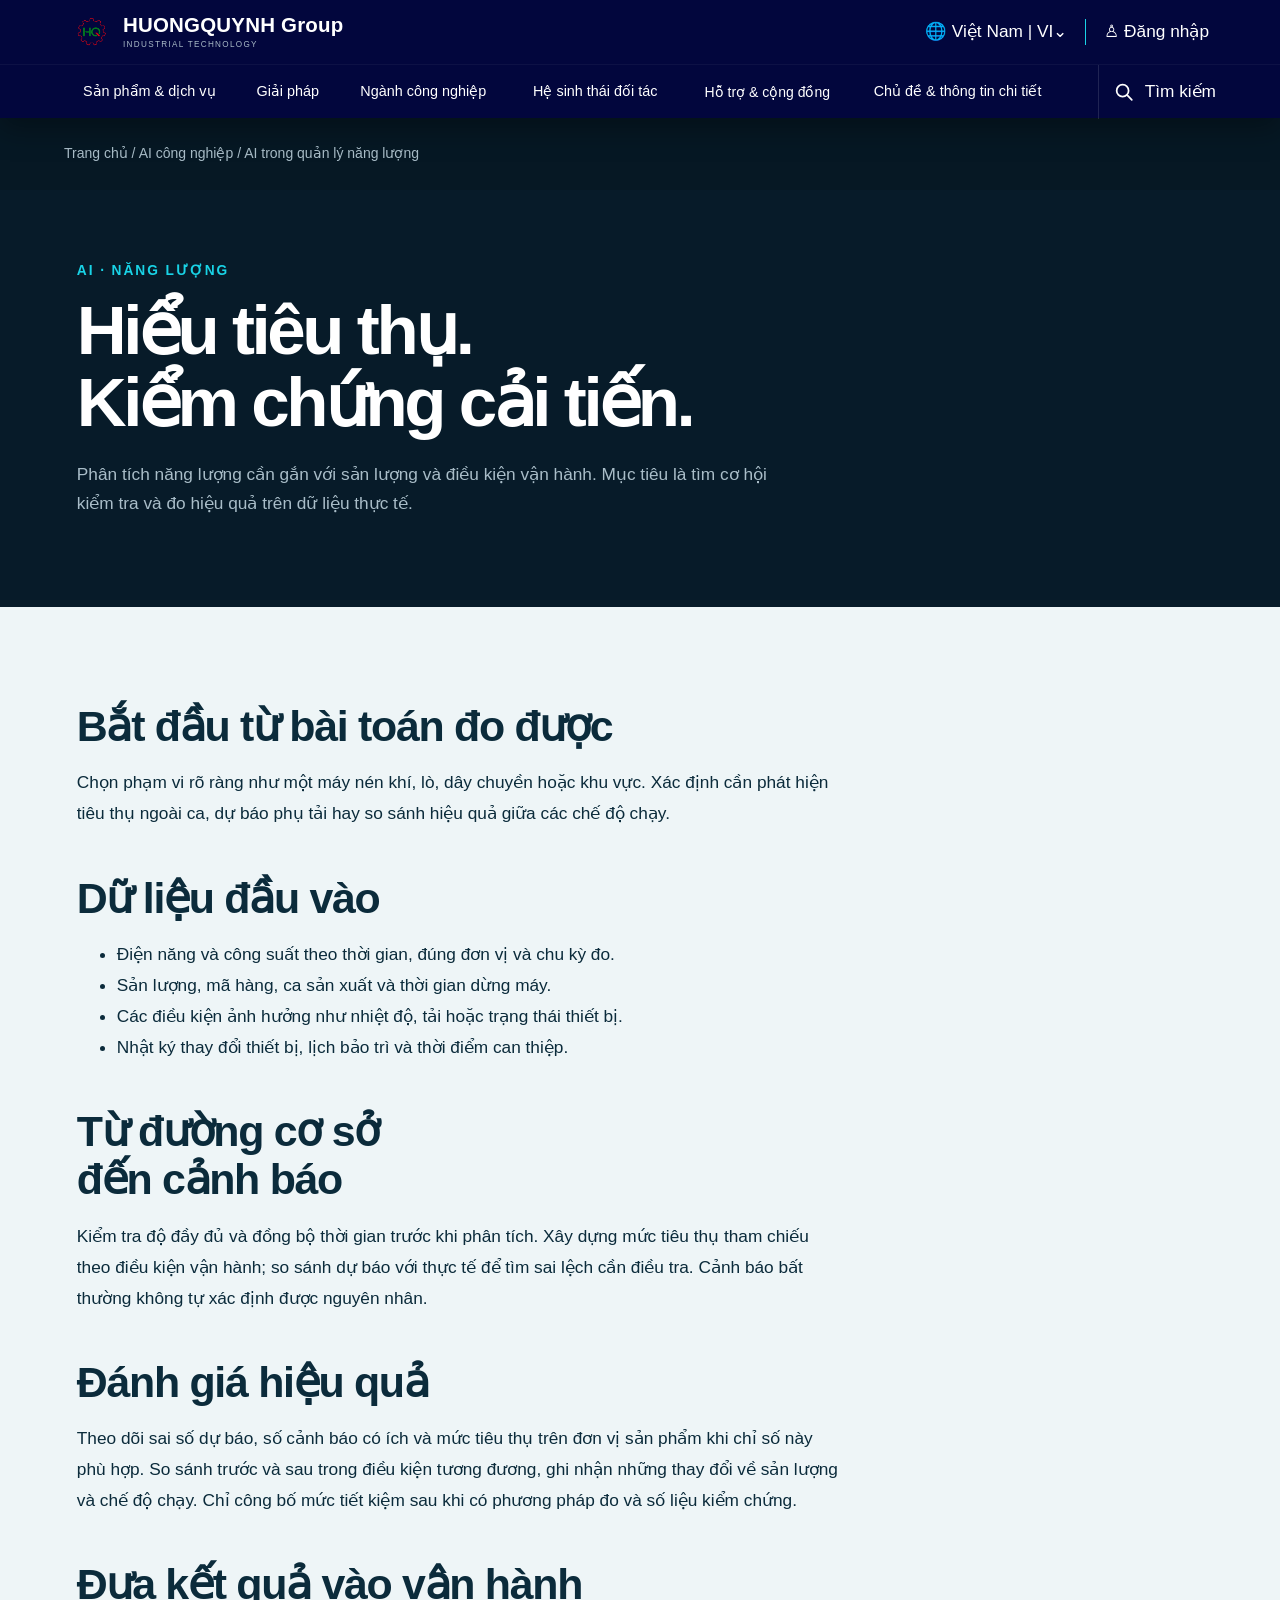
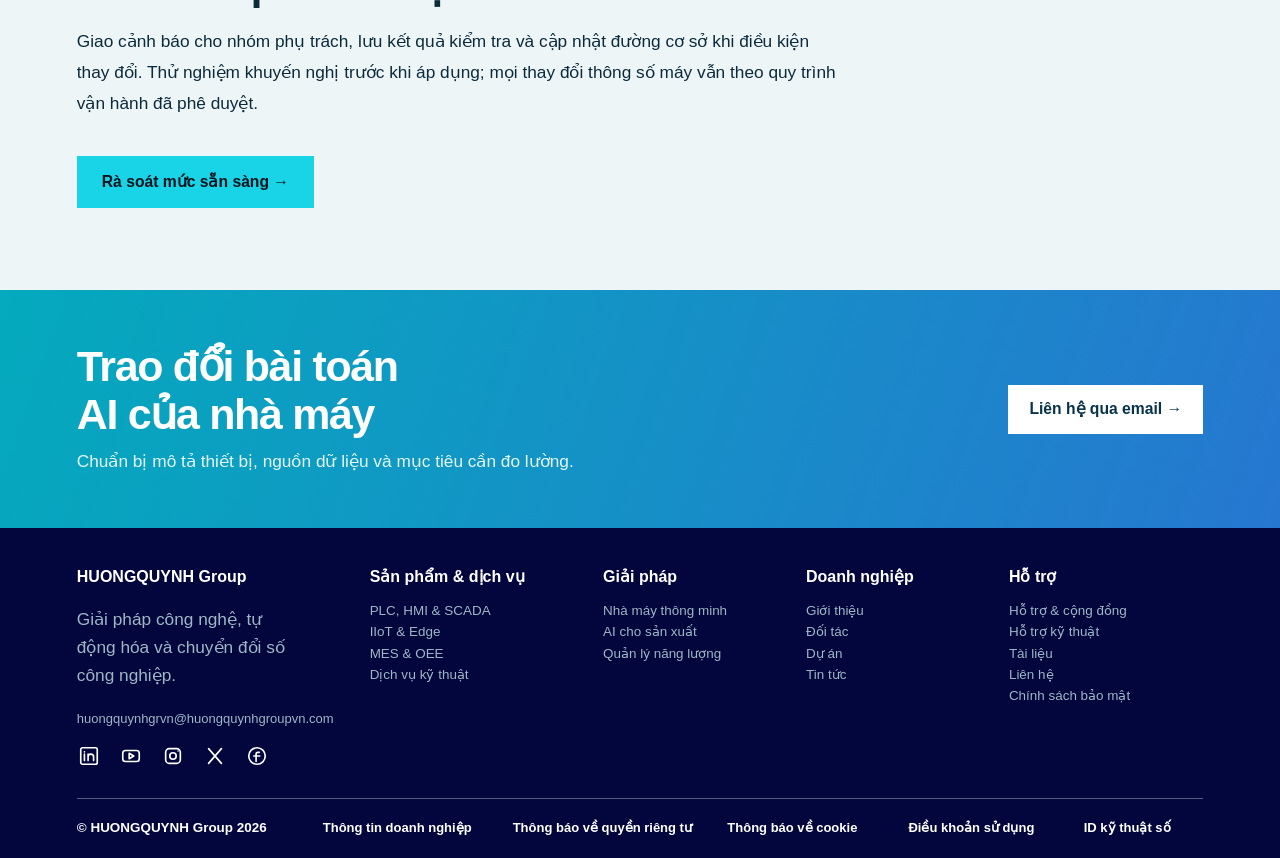
==== ai-nang-luong.html @ ff9939bc "Preserve homepage design and expand industrial AI content structure" ====
<!doctype html>
<html lang="vi"><head><meta charset="utf-8"><meta name="viewport" content="width=device-width,initial-scale=1">
<title>AI trong quản lý năng lượng | HUONGQUYNH Group</title><meta name="description" content="Cách chuẩn bị dữ liệu, lập đường cơ sở và kiểm chứng ứng dụng AI trong phân tích tiêu thụ năng lượng."><link rel="canonical" href="https://huongquynhgroupvn.com/ai-nang-luong.html">
<meta property="og:title" content="AI trong quản lý năng lượng"><meta property="og:description" content="Cách chuẩn bị dữ liệu, lập đường cơ sở và kiểm chứng ứng dụng AI trong phân tích tiêu thụ năng lượng."><meta property="og:url" content="https://huongquynhgroupvn.com/ai-nang-luong.html"><meta property="og:type" content="website"><meta name="theme-color" content="#02063d"><link rel="icon" href="favicon.ico">
<link rel="stylesheet" href="css/site.css"><link rel="stylesheet" href="css/site-utilities.css"><script src="js/site.js" defer></script>
<script type="application/ld+json">{"@context":"https://schema.org","@type":"WebPage","name":"AI trong quản lý năng lượng","description":"Cách chuẩn bị dữ liệu, lập đường cơ sở và kiểm chứng ứng dụng AI trong phân tích tiêu thụ năng lượng.","url":"https://huongquynhgroupvn.com/ai-nang-luong.html","inLanguage":"vi","isPartOf":{"@type":"WebSite","name":"HUONGQUYNH Group","url":"https://huongquynhgroupvn.com/"}}</script><script type="application/ld+json">{"@context":"https://schema.org","@type":"BreadcrumbList","itemListElement":[{"@type":"ListItem","position":1,"name":"Trang chủ","item":"https://huongquynhgroupvn.com/"},{"@type":"ListItem","position":2,"name":"AI công nghiệp","item":"https://huongquynhgroupvn.com/ai-san-xuat.html"},{"@type":"ListItem","position":3,"name":"AI trong quản lý năng lượng","item":"https://huongquynhgroupvn.com/ai-nang-luong.html"}]}</script></head>
<body><a class="skip-content" href="#main">Chuyển đến nội dung chính</a><div class="site"><header><div class="top"><a class="brand" href="index.html"><img src="[data-uri]" alt="Logo HUONGQUYNH Group"><span><strong>HUONGQUYNH Group</strong><small>INDUSTRIAL TECHNOLOGY</small></span></a><div class="tools"><button id="lang">🌐 <span>Việt Nam | VI</span>⌄</button><span class="divider"></span><button id="login">♙ <span>Đăng nhập</span></button></div></div><div class="navrow"><nav aria-label="Điều hướng chính"><a href="index.html#giai-phap">Sản phẩm & dịch vụ</a><a href="index.html#giai-phap">Giải pháp</a><a href="index.html#nganh-cong-nghiep">Ngành công nghiệp</a><a href="index.html#he-sinh-thai">Hệ sinh thái đối tác</a><a class="support-link" href="mailto:huongquynhgrvn@huongquynhgroupvn.com">Hỗ trợ & cộng đồng</a><a href="index.html#tin-tuc">Chủ đề & thông tin chi tiết</a></nav><button aria-controls="site-search" id="search" class="search-control" type="button" aria-label="Tìm kiếm" aria-expanded="false">
<svg class="search-svg" viewBox="0 0 24 24" aria-hidden="true"><circle cx="10.5" cy="10.5" r="6.5"></circle><path d="m15.5 15.5 5 5"></path></svg><span>Tìm kiếm</span></button></div><form class="panel" id="site-search" role="search" action="tim-kiem.html"><input type="hidden" name="scope" value="site"><input name="q" aria-label="Từ khóa tìm kiếm" type="search" placeholder="Nhập sản phẩm, giải pháp hoặc chủ đề"><button>Tìm kiếm</button></form></header><main id="main" class="ai-content">
<div class="ai-breadcrumb"><a href="index.html">Trang chủ</a> / <a href="ai-san-xuat.html">AI công nghiệp</a> / AI trong quản lý năng lượng</div>
<section class="section"><div class="eyebrow">AI · NĂNG LƯỢNG</div><h1>Hiểu tiêu thụ.<br>Kiểm chứng cải tiến.</h1><p class="intro">Phân tích năng lượng cần gắn với sản lượng và điều kiện vận hành. Mục tiêu là tìm cơ hội kiểm tra và đo hiệu quả trên dữ liệu thực tế.</p></section><section class="full-light ai-prose"><h2>Bắt đầu từ bài toán đo được</h2><p>Chọn phạm vi rõ ràng như một máy nén khí, lò, dây chuyền hoặc khu vực. Xác định cần phát hiện tiêu thụ ngoài ca, dự báo phụ tải hay so sánh hiệu quả giữa các chế độ chạy.</p><h2>Dữ liệu đầu vào</h2><ul><li>Điện năng và công suất theo thời gian, đúng đơn vị và chu kỳ đo.</li><li>Sản lượng, mã hàng, ca sản xuất và thời gian dừng máy.</li><li>Các điều kiện ảnh hưởng như nhiệt độ, tải hoặc trạng thái thiết bị.</li><li>Nhật ký thay đổi thiết bị, lịch bảo trì và thời điểm can thiệp.</li></ul><h2>Từ đường cơ sở đến cảnh báo</h2><p>Kiểm tra độ đầy đủ và đồng bộ thời gian trước khi phân tích. Xây dựng mức tiêu thụ tham chiếu theo điều kiện vận hành; so sánh dự báo với thực tế để tìm sai lệch cần điều tra. Cảnh báo bất thường không tự xác định được nguyên nhân.</p><h2>Đánh giá hiệu quả</h2><p>Theo dõi sai số dự báo, số cảnh báo có ích và mức tiêu thụ trên đơn vị sản phẩm khi chỉ số này phù hợp. So sánh trước và sau trong điều kiện tương đương, ghi nhận những thay đổi về sản lượng và chế độ chạy. Chỉ công bố mức tiết kiệm sau khi có phương pháp đo và số liệu kiểm chứng.</p><h2>Đưa kết quả vào vận hành</h2><p>Giao cảnh báo cho nhóm phụ trách, lưu kết quả kiểm tra và cập nhật đường cơ sở khi điều kiện thay đổi. Thử nghiệm khuyến nghị trước khi áp dụng; mọi thay đổi thông số máy vẫn theo quy trình vận hành đã phê duyệt.</p><a class="cta" href="ai-san-xuat.html#danh-gia">Rà soát mức sẵn sàng →</a></section><section class="contact" id="lien-he"><div><h2>Trao đổi bài toán AI của nhà máy</h2><p>Chuẩn bị mô tả thiết bị, nguồn dữ liệu và mục tiêu cần đo lường.</p></div><a href="mailto:huongquynhgrvn@huongquynhgroupvn.com?subject=Tu%20van%20AI%20cong%20nghiep">Liên hệ qua email →</a></section></main><footer class="footer"><div class="footergrid"><div class="footer-company"><a class="footerbrand" href="index.html"><span class="footerbrand-copy"><strong>HUONGQUYNH Group</strong></span></a><p>Giải pháp công nghệ, tự động hóa và chuyển đổi số công nghiệp.</p><a class="company-email" href="mailto:huongquynhgrvn@huongquynhgroupvn.com">huongquynhgrvn@huongquynhgroupvn.com</a>
<div class="social-links" aria-label="Mạng xã hội">
<a href="#" aria-label="LinkedIn" title="LinkedIn"><svg viewBox="0 0 24 24" aria-hidden="true"><rect x="3" y="3" width="18" height="18" rx="2"></rect><path d="M7 10v7M7 7.5v.01M11 17v-4a3 3 0 0 1 6 0v4M11 10v7"></path></svg></a>
<a href="#" aria-label="YouTube" title="YouTube"><svg viewBox="0 0 24 24" aria-hidden="true"><rect x="3" y="6" width="18" height="12" rx="3"></rect><path d="m10 9 5 3-5 3z"></path></svg></a>
<a href="#" aria-label="Instagram" title="Instagram"><svg viewBox="0 0 24 24" aria-hidden="true"><rect x="4" y="4" width="16" height="16" rx="4"></rect><circle cx="12" cy="12" r="3.5"></circle><path d="M17.5 6.5h.01"></path></svg></a>
<a href="#" aria-label="X" title="X"><svg viewBox="0 0 24 24" aria-hidden="true"><path d="M5 4 19 20M19 4 5 20"></path></svg></a>
<a href="#" aria-label="Facebook" title="Facebook"><svg viewBox="0 0 24 24" aria-hidden="true"><circle cx="12" cy="12" r="9"></circle><path d="M14.5 8H13a2 2 0 0 0-2 2v8M8.5 12H15"></path></svg></a>
</div></div><div><h3>Sản phẩm & dịch vụ</h3><a href="plc-hmi-scada.html">PLC, HMI & SCADA</a><a href="iiot-edge.html">IIoT & Edge</a><a href="mes-oee.html">MES & OEE</a><a href="dich-vu-ky-thuat.html">Dịch vụ kỹ thuật</a></div><div><h3>Giải pháp</h3><a href="nha-may-thong-minh.html">Nhà máy thông minh</a><a href="ai-san-xuat.html">AI cho sản xuất</a><a href="quan-ly-nang-luong.html">Quản lý năng lượng</a></div><div><h3>Doanh nghiệp</h3><a href="gioi-thieu.html">Giới thiệu</a><a href="index.html#he-sinh-thai">Đối tác</a><a href="du-an-tieu-bieu.html">Dự án</a><a href="index.html#tin-tuc">Tin tức</a></div><div><h3>Hỗ trợ</h3><a href="mailto:huongquynhgrvn@huongquynhgroupvn.com">Hỗ trợ & cộng đồng</a><a href="ho-tro.html">Hỗ trợ kỹ thuật</a><a href="ai-san-xuat.html#chuyen-de">Tài liệu</a><a href="mailto:huongquynhgrvn@huongquynhgroupvn.com">Liên hệ</a><a href="chinh-sach-bao-mat.html">Chính sách bảo mật</a></div></div><div class="footer-legal"><span class="copyright">© HUONGQUYNH Group 2026</span><nav class="legal-links" aria-label="Thông tin pháp lý"><a href="thong-tin-doanh-nghiep.html">Thông tin doanh nghiệp</a><a href="chinh-sach-bao-mat.html">Thông báo về quyền riêng tư</a><a href="chinh-sach-cookie.html">Thông báo về cookie</a><a href="dieu-khoan-su-dung.html">Điều khoản sử dụng</a><a href="id-ky-thuat-so.html">ID kỹ thuật số</a></nav></div></footer></div><div class="modal"><form class="box"><h2>Đăng nhập</h2><label>Email doanh nghiệp</label><input type="email" required><label>Mật khẩu</label><input type="password" minlength="6" required><button type="submit">Đăng nhập</button> <button type="button" id="close">Đóng</button><p id="note"></p></form></div></body></html>
---- css/site.css ----
:root{--navy:#02063d;--cyan:#19d3e6;--deep:#061824;--panel:#0d2e43;--text:#fff;--muted:#a9bdc8;--line:rgba(255,255,255,.16)}*{box-sizing:border-box}body{margin:0;background:#151515;font-family:Segoe UI,Arial,sans-serif;color:#fff}a{color:inherit;text-decoration:none}button,input{font:inherit}.site{width:min(1200px,100%);margin:24px auto;background:var(--deep);overflow:hidden;box-shadow:0 22px 70px #0009}.top{min-height:78px;padding:0 58px;background:var(--navy);display:flex;align-items:center;justify-content:space-between}.brand{display:flex;align-items:center;gap:13px}.brand img{width:58px;height:58px;object-fit:contain}.brand strong{display:block;font-size:20px}.brand small{display:block;color:#a9bac7;font-size:9px;letter-spacing:.18em;margin-top:4px}.tools{display:flex;align-items:center;gap:12px}.tools button{border:0;background:transparent;color:#fff;cursor:pointer;padding:10px}.divider{height:32px;width:1px;background:var(--cyan)}.navrow{min-height:72px;padding:0 58px;background:var(--navy);border-top:1px solid #ffffff0b;display:flex;align-items:center;justify-content:space-between}nav{display:flex;gap:26px}nav a{font-size:14px}nav a:hover{color:var(--cyan)}.hero{position:relative;min-height:590px;overflow:hidden}.slide{display:none;position:absolute;inset:0;padding:100px 90px;align-items:center;background:radial-gradient(circle at 78% 36%,rgba(25,211,230,.56),transparent 16%),linear-gradient(125deg,#02063d,#075873 62%,#138da2)}.slide.active{display:flex}.slide:nth-child(2){background:radial-gradient(circle at 79% 36%,rgba(72,152,255,.62),transparent 17%),linear-gradient(125deg,#02063d,#143a5b 62%,#276f91)}.slide:nth-child(3){background:radial-gradient(circle at 78% 38%,rgba(43,231,169,.5),transparent 17%),linear-gradient(125deg,#02063d,#123d4d 62%,#0b756f)}.slide:before{content:"";position:absolute;inset:0;background:linear-gradient(90deg,rgba(0,4,57,.97),rgba(0,4,57,.73) 48%,rgba(0,4,57,.16) 82%)}.home{position:absolute;z-index:8;top:25px;left:80px;font-size:28px}.copy{position:relative;z-index:3;max-width:760px}.copy small{font-weight:800;letter-spacing:.14em}h1{font-size:clamp(44px,6vw,76px);line-height:1.03;letter-spacing:-.05em;margin:15px 0 22px}.copy p{font-size:17px;line-height:1.72;color:#e1ebf0;max-width:690px}.cta{display:inline-flex;margin-top:20px;min-height:52px;align-items:center;padding:0 25px;background:var(--cyan);color:#03141d;font-weight:800}.arrow{position:absolute;z-index:9;top:50%;width:50px;height:50px;border-radius:50%;border:1px solid #ffffff55;background:#ffffff24;color:#fff;font-size:28px}.prev{left:28px}.next{right:28px}.dots{position:absolute;z-index:9;bottom:25px;left:50%;transform:translateX(-50%);display:flex;gap:12px;background:#dfeff3cc;padding:12px 18px;border-radius:30px}.dot{width:10px;height:10px;border:0;border-radius:50%;background:#fff}.dot.active{width:55px;border-radius:8px;background:#708d9b}.access{display:grid;grid-template-columns:repeat(4,1fr);background:#fff;color:#12303f;padding:0 58px}.access a{padding:23px 16px;border-right:1px solid #dce7eb;font-weight:700}.section{padding:72px 70px;background:#071b29}.eyebrow{color:var(--cyan);font-size:12px;font-weight:800;letter-spacing:.15em}h2{font-size:clamp(31px,4vw,48px);margin:13px 0 17px}.intro{color:var(--muted);line-height:1.7;max-width:780px}.cards{display:grid;grid-template-columns:repeat(3,1fr);gap:18px;margin-top:30px}.card{padding:28px;background:var(--panel);border:1px solid #27495c;min-height:230px}.card b,.card a{color:var(--cyan)}.card p{color:var(--muted);line-height:1.6}.panel{display:none;background:#fff;color:#16303e;padding:17px 58px;gap:10px}.panel.open{display:flex}.panel input{flex:1;padding:12px}.modal{display:none;position:fixed;inset:0;background:#000b;z-index:100;align-items:center;justify-content:center}.modal.open{display:flex}.box{width:min(440px,90%);background:#fff;color:#15313e;padding:28px}.box input{width:100%;padding:12px;margin:7px 0 13px}.review{padding:14px 58px;background:#03121c;color:#9bb1bd;font-size:13px}@media(max-width:900px){nav{display:none}.access{grid-template-columns:1fr 1fr;padding:0}.cards{grid-template-columns:1fr}}@media(max-width:650px){.site{margin:0}.top,.navrow{padding:0 22px}.brand img{width:48px;height:48px}.brand strong{font-size:16px}.brand small{display:none}.tools span{display:none}.slide{padding:110px 48px}.home{left:40px}.access{grid-template-columns:1fr}}

.full-light{padding:82px 70px;background:#eef5f7;color:#0b2b3b}.full-dark{padding:82px 70px;background:#04111f;color:#fff}.full-light .intro{color:#607986}.industries{display:grid;grid-template-columns:repeat(4,1fr);gap:16px;margin-top:32px}.industry{min-height:265px;padding:25px;color:#fff;display:flex;flex-direction:column;justify-content:flex-end;background:linear-gradient(150deg,#0b344a,#087d89);position:relative;overflow:hidden}.industry:nth-child(2){background:linear-gradient(150deg,#17334e,#246ea3)}.industry:nth-child(3){background:linear-gradient(150deg,#163f42,#16836d)}.industry:nth-child(4){background:linear-gradient(150deg,#35314d,#7161a5)}.industry:after{content:"";position:absolute;width:170px;height:170px;border:1px solid #ffffff38;border-radius:50%;right:-55px;top:-55px}.industry>*{position:relative;z-index:1}.industry small{color:#9af6ff}.industry h3{font-size:22px;margin:11px 0}.industry p{color:#dbe9ee;line-height:1.55}.industry a{font-weight:800}.steps{display:grid;grid-template-columns:repeat(4,1fr);margin-top:35px;border-top:2px solid var(--cyan)}.step{padding:32px 27px;background:#0b2b3e;border-right:1px solid #315064}.step:last-child{border-right:0}.step b{color:var(--cyan);font-size:12px}.step h3{margin:20px 0 12px}.step p{color:var(--muted);line-height:1.6}.project{display:grid;grid-template-columns:1.05fr .95fr;min-height:430px;margin-top:34px}.projectvisual{background:radial-gradient(circle at 58% 45%,#15d8e77a,transparent 18%),linear-gradient(135deg,#041b30,#08768a);position:relative}.projectvisual:after{content:"PLC · SCADA · EDGE · MES · AI";position:absolute;bottom:32px;right:32px;color:#aaf8ff;letter-spacing:.12em;font-weight:700}.projectcopy{background:#061824;color:#fff;padding:45px}.projectcopy small{color:var(--cyan);font-weight:900}.projectcopy h3{font-size:30px;margin:14px 0}.projectcopy p{color:var(--muted);line-height:1.7}.kpis{display:grid;grid-template-columns:repeat(3,1fr);gap:1px;background:#315064;margin:26px 0}.kpi{background:#0c2d40;padding:16px}.kpi strong{display:block;color:var(--cyan);font-size:23px}.kpi span{font-size:11px;color:var(--muted)}.eco{display:grid;grid-template-columns:.9fr 1.1fr;gap:42px;align-items:center}.layers{display:grid;gap:8px}.layer{padding:18px 20px;background:#0b3347;color:#fff;display:flex;justify-content:space-between;gap:12px}.layer:nth-child(2){background:#0a5265}.layer:nth-child(3){background:#087384}.layer:nth-child(4){background:#0797a7}.layer span{font-size:12px;color:#d7f9fb}.news{display:grid;grid-template-columns:repeat(3,1fr);gap:18px;margin-top:30px}.article{background:#fff;color:#0b2b3b;border:1px solid #d8e6eb}.articleimg{height:155px;background:linear-gradient(135deg,#082f47,#058b99)}.article:nth-child(2) .articleimg{background:linear-gradient(135deg,#17354e,#246db0)}.article:nth-child(3) .articleimg{background:linear-gradient(135deg,#173f3c,#159477)}.articlebody{padding:22px}.articlebody small{color:#008b99;font-weight:900}.articlebody h3{font-size:18px;margin:10px 0}.articlebody p{color:#657c88;line-height:1.6;font-size:13px}.articlebody a{color:#007d8b;font-weight:800}.contact{padding:52px 70px;background:linear-gradient(110deg,#04aabd,#2677d0);display:flex;align-items:center;justify-content:space-between;gap:25px}.contact h2{margin:0 0 9px}.contact p{margin:0;color:#e7f8fb}.contact a{background:#fff;color:#07344a;padding:15px 21px;font-weight:900}.footer{background:#020b14;padding:48px 70px 24px}.footergrid{display:grid;grid-template-columns:1.35fr repeat(4,1fr);gap:32px}.footer h3{font-size:14px;margin:0 0 15px}.footer p,.footer a{display:block;color:#93abb8;font-size:13px;line-height:1.9}.footerbrand{display:flex;align-items:center;gap:12px}.footerbrand img{width:58px;height:58px;object-fit:contain}.footerbrand strong{color:#fff}.bottom{margin-top:34px;padding-top:19px;border-top:1px solid var(--line);display:flex;justify-content:space-between;gap:20px;color:#8099a6;font-size:12px}.review{display:none}@media(max-width:1000px){.industries,.steps{grid-template-columns:1fr 1fr}.news{grid-template-columns:1fr 1fr}.footergrid{grid-template-columns:1fr 1fr}.project,.eco{grid-template-columns:1fr}}@media(max-width:650px){.full-light,.full-dark,.contact,.footer{padding-left:22px;padding-right:22px}.industries,.steps,.news,.footergrid{grid-template-columns:1fr}.contact{align-items:flex-start;flex-direction:column}.bottom{flex-direction:column}.projectcopy{padding:28px}.kpis{grid-template-columns:1fr}}
.search-control{border:0;background:transparent;color:#fff;display:inline-flex;align-items:center;gap:10px;padding:12px 8px;cursor:pointer}.search-control:hover,.search-control:focus-visible{color:var(--cyan);outline:2px solid var(--cyan);outline-offset:4px;border-radius:5px}.search-svg{width:25px;height:25px;fill:none;stroke:currentColor;stroke-width:1.9;stroke-linecap:round;stroke-linejoin:round}@media(max-width:650px){.search-control span{display:none}.search-svg{width:27px;height:27px}}
header{position:sticky;top:0;z-index:80;box-shadow:0 10px 28px rgba(0,0,0,.28)}
.navrow{position:relative}
.support-link{display:inline-flex;align-items:center;min-height:44px;white-space:nowrap}
.support-link:hover,.support-link:focus-visible{color:var(--cyan);outline:2px solid var(--cyan);outline-offset:5px;border-radius:4px}
@media(max-width:900px){.navrow nav{display:flex;overflow-x:auto;gap:20px;scrollbar-width:thin;padding-right:14px}.navrow nav a{flex:0 0 auto}.navrow{gap:16px}.search-control{flex:0 0 auto}}
@media(max-width:650px){header{position:sticky}.navrow nav{gap:16px}.support-link{font-size:13px}}

:root{--header-top-h:78px;--header-nav-h:72px;--header-total-h:150px}
body{padding-top:var(--header-total-h)}
.site{overflow:visible}
header{position:fixed;top:0;left:50%;transform:translateX(-50%);width:min(1200px,100%);z-index:120;background:var(--navy);box-shadow:0 10px 28px rgba(0,0,0,.34)}
.navrow{position:relative;display:grid;grid-template-columns:minmax(0,1fr) auto;gap:20px}
.navrow nav{display:flex;align-items:center;justify-content:space-between;gap:0;min-width:0;height:72px}
.navrow nav a,.navrow nav .support-link{display:inline-flex;align-items:center;justify-content:center;min-height:72px;padding:0 10px;color:#fff;font-size:14px;font-weight:400;line-height:1.2;white-space:nowrap;border:0;border-radius:0;outline:0}
.navrow nav a:hover,.navrow nav a:focus-visible,.navrow nav .support-link:hover,.navrow nav .support-link:focus-visible{color:var(--cyan);background:rgba(25,211,230,.08);outline:0}
.search-control{min-height:72px;padding:0 8px}
.panel{position:absolute;left:0;right:0;top:100%;z-index:121;box-shadow:0 14px 24px rgba(0,0,0,.25)}
@media(max-width:900px){:root{--header-total-h:150px}.navrow{grid-template-columns:minmax(0,1fr) auto}.navrow nav{display:flex;justify-content:flex-start;overflow-x:auto;gap:0;padding-right:10px;scrollbar-width:thin}.navrow nav a,.navrow nav .support-link{flex:0 0 auto;padding:0 14px}.search-control{flex:0 0 auto}}
@media(max-width:650px){:root{--header-top-h:78px;--header-nav-h:72px;--header-total-h:150px}body{padding-top:var(--header-total-h)}header{width:100%}.navrow nav a,.navrow nav .support-link{font-size:13px;min-height:72px}.support-link{font-size:13px}}

/* V6.6 final alignment overrides */
.top{height:88px;min-height:88px;padding:0 64px}
.brand{display:grid;grid-template-columns:62px auto;grid-template-rows:auto auto;column-gap:16px;row-gap:2px;align-items:center;min-width:390px}
.brand img{grid-column:1;grid-row:1 / span 2;width:62px;height:62px;object-fit:contain;display:block}
.brand>span{grid-column:2;grid-row:1 / span 2;display:flex;flex-direction:column;justify-content:center;min-width:0}
.brand strong{font-size:24px;line-height:1.08;font-weight:800;letter-spacing:.01em;white-space:nowrap}
.brand small{font-size:10px;line-height:1.2;letter-spacing:.19em;margin-top:7px;color:#a9bac7;white-space:nowrap}
.tools{align-self:stretch;display:flex;align-items:center}
.navrow{height:72px;min-height:72px;padding:0 64px}
.navrow nav{height:72px;display:grid;grid-template-columns:1.12fr .7fr 1.08fr 1.18fr 1.08fr 1.42fr;align-items:stretch;justify-content:stretch;width:100%;gap:0}
.navrow nav a,.navrow nav .support-link{height:72px;min-height:72px;padding:0 12px;display:flex;align-items:center;justify-content:center;text-align:center;font-size:14px;font-weight:400;line-height:1.2;white-space:nowrap}
.search-control{height:72px;min-height:72px;margin-left:18px;padding:0 0 0 18px;border-left:1px solid rgba(255,255,255,.12)}
.footerbrand{display:grid;grid-template-columns:58px auto;grid-template-rows:auto;column-gap:14px;align-items:center}
.footerbrand img{grid-column:1;width:58px;height:58px}
.footerbrand strong{grid-column:2;font-size:16px;line-height:1.2;white-space:nowrap}
@media(max-width:1100px){.top{padding:0 38px}.navrow{padding:0 38px}.brand{min-width:330px}.brand strong{font-size:21px}.navrow nav{display:flex;justify-content:flex-start;overflow-x:auto}.navrow nav a,.navrow nav .support-link{flex:0 0 auto;padding:0 15px}}
@media(max-width:650px){.top{height:78px;min-height:78px;padding:0 20px}.brand{grid-template-columns:50px auto;column-gap:10px;min-width:0}.brand img{width:50px;height:50px}.brand strong{font-size:16px}.brand small{font-size:8px;margin-top:4px}.navrow{padding:0 20px}.search-control{margin-left:8px;padding-left:12px}}

/* V6.7 footer alignment overrides */
.footer{padding:54px 70px 26px}
.footergrid{display:grid;grid-template-columns:1.45fr 1.12fr .95fr .95fr 1.08fr;column-gap:38px;align-items:start}
.footergrid>div{min-width:0;align-self:start}
.footergrid h3{height:22px;margin:0 0 18px;font-size:15px;line-height:22px;font-weight:800;color:#fff;white-space:nowrap}
.footergrid a:not(.footerbrand){font-size:14px;line-height:1.75;margin:0;color:#9fb7c5}
.footer-company{display:grid;grid-template-rows:64px auto;align-content:start}
.footerbrand{height:64px;display:grid;grid-template-columns:58px minmax(0,1fr);column-gap:14px;align-items:center;margin:0 0 18px}
.footerbrand img{width:58px;height:58px;object-fit:contain;display:block;grid-column:1}
.footerbrand strong{grid-column:2;font-size:15px;line-height:1.2;font-weight:800;color:#fff;white-space:nowrap;align-self:center}
.footer-company>p{margin:0;max-width:255px;font-size:14px;line-height:1.8;color:#9fb7c5}
.bottom{align-items:center}
@media(max-width:1050px){.footergrid{grid-template-columns:1.35fr 1fr 1fr;row-gap:38px}.footer-company{grid-row:span 2}}
@media(max-width:760px){.footergrid{grid-template-columns:1fr 1fr}.footer-company{grid-column:1 / -1;grid-row:auto}.footer-company>p{max-width:420px}}
@media(max-width:520px){.footergrid{grid-template-columns:1fr}.footer-company{grid-column:auto}.footergrid h3{height:auto}.footerbrand strong{font-size:15px}}

/* V6.8 exact footer baseline alignment */
.footergrid{display:grid;grid-template-columns:1.45fr 1.12fr .95fr .95fr 1.08fr;column-gap:38px;align-items:start}
.footergrid>div{padding-top:0;margin-top:0}
.footer-company{display:block;align-self:start}
.footerbrand{height:22px;display:grid;grid-template-columns:58px minmax(0,1fr);column-gap:14px;align-items:center;margin:0 0 18px;position:relative}
.footerbrand img{position:absolute;left:0;top:50%;transform:translateY(-50%);width:58px;height:58px;object-fit:contain;display:block}
.footerbrand strong{grid-column:2;font-size:15px;line-height:22px;height:22px;font-weight:800;color:#fff;white-space:nowrap;display:block;margin:0;padding:0}
.footergrid h3{height:22px;line-height:22px;margin:0 0 18px;padding:0;font-size:15px;font-weight:800;color:#fff;white-space:nowrap}
.footer-company>p{margin:0;padding-top:22px;max-width:255px;font-size:14px;line-height:1.8;color:#9fb7c5}
@media(max-width:760px){.footerbrand{height:58px}.footerbrand img{position:static;transform:none}.footerbrand strong{align-self:center}.footer-company>p{padding-top:0}}

/* V6.9 footer brand: company name left, logo right, no overlap */
.footer-company{display:block;min-width:0}
.footerbrand{position:relative;height:58px;display:grid;grid-template-columns:minmax(0,1fr) 58px;column-gap:16px;align-items:center;margin:0 0 18px;width:100%;max-width:270px}
.footerbrand strong{grid-column:1;grid-row:1;display:block;position:static;transform:none;margin:0;padding:0;font-size:15px;line-height:1.2;font-weight:800;color:#fff;white-space:nowrap;text-align:left;overflow:visible}
.footerbrand img{grid-column:2;grid-row:1;position:static;transform:none;width:58px;height:58px;object-fit:contain;display:block;justify-self:end}
.footer-company>p{margin:0;padding-top:0;max-width:270px;font-size:14px;line-height:1.8;color:#9fb7c5}
@media(max-width:520px){.footerbrand{max-width:100%;grid-template-columns:minmax(0,1fr) 52px}.footerbrand img{width:52px;height:52px}.footerbrand strong{font-size:15px}}

/* V6.10 exact footer first-row alignment */
.footergrid{align-items:start}
.footergrid>div{margin:0;padding:0;align-self:start}
.footer-company{display:grid;grid-template-rows:58px auto;align-content:start}
.footerbrand{width:100%;max-width:285px;height:58px;margin:0 0 18px;display:grid;grid-template-columns:minmax(0,1fr) 58px;column-gap:16px;align-items:start;position:relative}
.footerbrand strong{grid-column:1;grid-row:1;height:22px;line-height:22px;margin:0;padding:0;align-self:start;font-size:15px;font-weight:800;white-space:nowrap;text-align:left;color:#fff}
.footerbrand img{grid-column:2;grid-row:1;width:58px;height:58px;margin:0;padding:0;position:static;transform:none;object-fit:contain;align-self:start;justify-self:end;display:block}
.footergrid h3{height:22px;line-height:22px;margin:0 0 18px;padding:0;font-size:15px;font-weight:800;white-space:nowrap;color:#fff}
.footer-company>p{margin:0;padding:0;max-width:285px;font-size:14px;line-height:1.8;color:#9fb7c5}
@media(max-width:520px){.footerbrand{max-width:100%;grid-template-columns:minmax(0,1fr) 52px;height:52px}.footerbrand img{width:52px;height:52px}}

/* V6.11 footer: logo left, company name right, all headings share one baseline */
.footergrid{align-items:start}
.footergrid>div{margin:0;padding:0;align-self:start}
.footer-company{display:block;min-width:0}
.footerbrand{width:100%;max-width:285px;height:58px;margin:0 0 18px;display:grid;grid-template-columns:58px minmax(0,1fr);column-gap:14px;align-items:start;position:relative}
.footerbrand img{grid-column:1;grid-row:1;width:58px;height:58px;margin:0;padding:0;position:static;transform:none;object-fit:contain;display:block;align-self:start;justify-self:start}
.footerbrand strong{grid-column:2;grid-row:1;height:22px;line-height:22px;margin:0;padding:0;align-self:start;display:block;font-size:15px;font-weight:800;color:#fff;white-space:nowrap;text-align:left}
.footergrid h3{height:22px;line-height:22px;margin:0 0 18px;padding:0;font-size:15px;font-weight:800;color:#fff;white-space:nowrap}
.footer-company>p{margin:0;padding:0;max-width:285px;font-size:14px;line-height:1.8;color:#9fb7c5}
@media(max-width:520px){.footerbrand{max-width:100%;grid-template-columns:52px minmax(0,1fr);height:52px}.footerbrand img{width:52px;height:52px}.footerbrand strong{font-size:15px}}

/* V6.12: logo and company name share one centered horizontal axis */
.footerbrand{width:100%;max-width:285px;height:58px;margin:0 0 18px;display:grid;grid-template-columns:58px minmax(0,1fr);column-gap:14px;align-items:center;position:relative}
.footerbrand img{grid-column:1;grid-row:1;width:58px;height:58px;margin:0;padding:0;position:static;transform:none;object-fit:contain;display:block;align-self:center;justify-self:start}
.footerbrand strong{grid-column:2;grid-row:1;height:auto;min-height:22px;line-height:22px;margin:0;padding:0;align-self:center;display:block;font-size:15px;font-weight:800;color:#fff;white-space:nowrap;text-align:left}
.footergrid h3{height:22px;line-height:22px;margin:18px 0 18px;padding:0;font-size:15px;font-weight:800;color:#fff;white-space:nowrap}
.footer-company>p{margin:0;padding:0;max-width:285px;font-size:14px;line-height:1.8;color:#9fb7c5}
@media(max-width:520px){.footerbrand{max-width:100%;grid-template-columns:52px minmax(0,1fr);height:52px}.footerbrand img{width:52px;height:52px}.footerbrand strong{align-self:center}}

/* V6.13: logo and company name on one exact horizontal centerline */
.footerbrand{width:100%;max-width:300px;height:58px;margin:0 0 18px;display:flex;flex-direction:row;align-items:center;justify-content:flex-start;gap:14px;position:static}
.footerbrand img{position:static;transform:none;display:block;flex:0 0 58px;width:58px;height:58px;margin:0;padding:0;object-fit:contain}
.footerbrand strong{position:static;transform:none;display:block;flex:0 1 auto;width:auto;height:auto;min-height:0;margin:0;padding:0;font-size:15px;line-height:1;white-space:nowrap;text-align:left;color:#fff;font-weight:800}
@media(max-width:520px){.footerbrand{height:52px;max-width:100%;gap:12px}.footerbrand img{flex-basis:52px;width:52px;height:52px}.footerbrand strong{font-size:15px;line-height:1}}

/* V6.14 footer brand matches reference image */
.footer-company{display:block;min-width:0}
.footerbrand{width:100%;max-width:330px;height:64px;margin:0 0 20px;display:flex;flex-direction:row;align-items:center;justify-content:flex-start;gap:16px;position:static}
.footerbrand img{position:static;transform:none;display:block;flex:0 0 58px;width:58px;height:58px;margin:0;padding:0;object-fit:contain}
.footerbrand-copy{display:flex;flex-direction:column;justify-content:center;align-items:flex-start;min-width:0;height:58px}
.footerbrand-copy strong{display:block;position:static;transform:none;width:auto;height:auto;margin:0;padding:0;color:#fff;font-size:22px;line-height:1.08;font-weight:800;letter-spacing:.005em;white-space:nowrap;text-align:left}
.footerbrand-copy small{display:block;margin-top:8px;color:#9fb9dc;font-size:9px;line-height:1;letter-spacing:.2em;font-weight:600;white-space:nowrap}
.footer-company>p{margin:0;padding:0;max-width:300px;font-size:14px;line-height:1.8;color:#9fb7c5}
@media(max-width:520px){.footerbrand{max-width:100%;height:56px;gap:12px}.footerbrand img{flex-basis:52px;width:52px;height:52px}.footerbrand-copy{height:52px}.footerbrand-copy strong{font-size:18px}.footerbrand-copy small{font-size:8px;margin-top:6px}}

/* V6.15 footer brand matches uploaded image: logo left, cyan name right, single line */
.footerbrand{width:100%;max-width:350px;height:66px;margin:0 0 20px;display:flex;flex-direction:row;align-items:center;justify-content:flex-start;gap:24px;position:static;padding-left:0}
.footerbrand img{position:static;transform:none;display:block;flex:0 0 58px;width:58px;height:58px;margin:0;padding:0;object-fit:contain}
.footerbrand-copy{height:58px;display:flex;align-items:center;justify-content:flex-start;min-width:0}
.footerbrand-copy strong{display:block;position:static;transform:none;width:auto;height:auto;margin:0;padding:0;color:#06cdf2;font-size:22px;line-height:1;font-weight:800;letter-spacing:.005em;white-space:nowrap;text-align:left}
.footerbrand-copy small{display:none}
@media(max-width:520px){.footerbrand{height:56px;gap:16px;max-width:100%}.footerbrand img{flex-basis:52px;width:52px;height:52px}.footerbrand-copy{height:52px}.footerbrand-copy strong{font-size:18px}}

/* V6.16 footer: text-only company identity, same visual system as footer headings */
.footerbrand{width:100%;max-width:300px;height:22px;margin:0 0 18px;display:flex;align-items:flex-start;justify-content:flex-start;gap:0;position:static;padding:0}
.footerbrand img{display:none!important}
.footerbrand-copy{height:22px;display:block;min-width:0;margin:0;padding:0}
.footerbrand-copy strong{display:block;position:static;transform:none;width:auto;height:22px;margin:0;padding:0;color:#fff;font-size:15px;line-height:22px;font-weight:800;letter-spacing:0;white-space:nowrap;text-align:left}
.footergrid h3{height:22px;line-height:22px;margin:0 0 18px;padding:0;color:#fff;font-size:15px;font-weight:800;white-space:nowrap}
.footer-company>p{margin:0;padding:0;max-width:300px;font-size:14px;line-height:1.8;color:#9fb7c5}
@media(max-width:520px){.footerbrand{height:22px;max-width:100%}.footerbrand-copy{height:22px}.footerbrand-copy strong{font-size:15px;line-height:22px}}

/* V6.17 complete footer inspired by supplied reference structure */
.footer{background:#02063d;padding:58px 70px 0}
.footergrid{padding-bottom:48px}
.footer-company>p{margin-bottom:24px}
.social-links{display:flex;align-items:center;gap:22px;flex-wrap:wrap}
.social-links a{display:grid!important;place-items:center;width:28px;height:28px;color:#fff!important;line-height:1!important;transition:color .18s ease,transform .18s ease}
.social-links a:hover,.social-links a:focus-visible{color:var(--cyan)!important;transform:translateY(-2px);outline:2px solid var(--cyan);outline-offset:4px;border-radius:4px}
.social-links svg{width:25px;height:25px;fill:none;stroke:currentColor;stroke-width:1.8;stroke-linecap:round;stroke-linejoin:round}
.footer-legal{min-height:76px;border-top:1px solid rgba(255,255,255,.34);display:grid;grid-template-columns:auto minmax(0,1fr) auto;align-items:center;gap:30px;color:#fff}
.copyright{font-size:13px;font-weight:700;white-space:nowrap}
.legal-links{display:flex;align-items:center;justify-content:flex-end;gap:28px;min-width:0;flex-wrap:wrap}
.legal-links a{display:inline-flex!important;color:#fff!important;font-size:13px!important;font-weight:600;line-height:1.25!important;white-space:nowrap}
.legal-links a:hover,.legal-links a:focus-visible{color:var(--cyan)!important}
.accessibility{width:40px;height:40px;border-radius:50%;background:#fff;color:#d51f32!important;display:grid!important;place-items:center;box-shadow:0 0 0 2px #d51f32 inset}
.accessibility svg{width:24px;height:24px;fill:none;stroke:currentColor;stroke-width:1.8;stroke-linecap:round;stroke-linejoin:round}
@media(max-width:1050px){.footer-legal{grid-template-columns:1fr auto;padding:22px 0;gap:20px}.legal-links{grid-column:1/-1;grid-row:2;justify-content:flex-start;gap:18px 26px}.accessibility{grid-column:2;grid-row:1}}
@media(max-width:650px){.footer{padding-left:22px;padding-right:22px}.footergrid{padding-bottom:36px}.social-links{gap:18px}.footer-legal{grid-template-columns:1fr auto}.legal-links{display:grid;grid-template-columns:1fr 1fr;gap:15px 20px}.legal-links a{white-space:normal}.copyright{white-space:normal}}
@media(max-width:420px){.legal-links{grid-template-columns:1fr}}

/* V6.18 legal footer alignment after removing accessibility and reporting */
.footer-legal{min-height:82px;border-top:1px solid rgba(255,255,255,.34);display:grid;grid-template-columns:220px minmax(0,1fr);align-items:center;column-gap:34px;color:#fff}
.copyright{display:flex;align-items:center;height:100%;font-size:13px;font-weight:700;line-height:1.25;white-space:nowrap}
.legal-links{display:grid;grid-template-columns:1.18fr 1.35fr 1.12fr 1.08fr .82fr;align-items:center;justify-content:stretch;gap:24px;min-width:0;height:100%}
.legal-links a{display:flex!important;align-items:center;justify-content:flex-start;height:100%;margin:0!important;padding:0!important;color:#fff!important;font-size:13px!important;font-weight:600;line-height:1.25!important;white-space:nowrap;text-align:left}
.accessibility{display:none!important}
@media(max-width:1100px){.footer-legal{grid-template-columns:1fr;padding:24px 0;row-gap:20px}.copyright{height:auto}.legal-links{height:auto;grid-template-columns:repeat(3,minmax(0,1fr));gap:18px 24px}.legal-links a{height:auto}}
@media(max-width:700px){.legal-links{grid-template-columns:repeat(2,minmax(0,1fr))}.legal-links a{white-space:normal}}
@media(max-width:420px){.legal-links{grid-template-columns:1fr}}

.company-email{display:inline-flex!important;margin:10px 0 20px!important;color:#9fb7c5!important;font-size:13px!important;line-height:1.45!important;overflow-wrap:anywhere}
.company-email:hover,.company-email:focus-visible{color:var(--cyan)!important;text-decoration:underline}

/* V6.20 full-screen production layout */
html,body{width:100%;min-height:100%;margin:0;padding-left:0;padding-right:0;overflow-x:hidden;background:#020718}
body{padding-top:var(--header-total-h,150px)}
.site{width:100%;max-width:none;min-height:100vh;margin:0;border-radius:0;box-shadow:none;overflow:visible}
header{left:0;right:0;transform:none;width:100%;max-width:none}
.top,.navrow,.section,.full-light,.full-dark,.contact,.footer{width:100%}
.top,.navrow{padding-left:clamp(20px,5vw,96px);padding-right:clamp(20px,5vw,96px)}
.hero{width:100%;min-height:calc(100vh - var(--header-total-h,150px))}
.slide{min-height:calc(100vh - var(--header-total-h,150px));padding-left:clamp(36px,8vw,140px);padding-right:clamp(36px,8vw,140px)}
.section,.full-light,.full-dark{padding-left:clamp(24px,6vw,110px);padding-right:clamp(24px,6vw,110px)}
.contact,.footer{padding-left:clamp(24px,6vw,110px);padding-right:clamp(24px,6vw,110px)}
@media(max-width:900px){.hero,.slide{min-height:calc(100vh - var(--header-total-h,150px))}}
@media(max-width:650px){html,body{width:100%}.site{width:100%;margin:0}.hero,.slide{min-height:calc(100vh - var(--header-total-h,150px))}.slide{padding-left:32px;padding-right:32px}.section,.full-light,.full-dark,.contact,.footer{padding-left:22px;padding-right:22px}}

/* V6.21 motion system */
:root{--motion-fast:180ms;--motion-base:520ms;--motion-slow:900ms;--ease-out:cubic-bezier(.2,.75,.25,1)}
html{scroll-behavior:smooth}
header{transition:background-color var(--motion-fast) ease,box-shadow var(--motion-fast) ease,transform var(--motion-fast) ease}
header.is-scrolled{background:rgba(2,6,61,.94);box-shadow:0 14px 36px rgba(0,0,0,.42);backdrop-filter:blur(12px)}
.brand img{transition:transform 420ms var(--ease-out),filter 420ms ease}.brand:hover img{transform:rotate(-5deg) scale(1.06);filter:drop-shadow(0 0 12px rgba(25,211,230,.35))}
.navrow nav a,.search-control,.tools button{transition:color var(--motion-fast) ease,background-color var(--motion-fast) ease,transform var(--motion-fast) ease}.navrow nav a:hover,.tools button:hover{transform:translateY(-2px)}
.slide{opacity:0;visibility:hidden;transform:scale(1.025);transition:opacity 700ms ease,transform 1100ms var(--ease-out),visibility 0s linear 700ms}.slide.active{opacity:1;visibility:visible;transform:scale(1);transition-delay:0s}
.slide.active .copy small{animation:motionFadeUp 650ms 100ms both var(--ease-out)}.slide.active .copy h1{animation:motionFadeUp 760ms 190ms both var(--ease-out)}.slide.active .copy p{animation:motionFadeUp 760ms 290ms both var(--ease-out)}.slide.active .copy .cta{animation:motionFadeUp 760ms 390ms both var(--ease-out)}
.arrow{transition:transform var(--motion-fast) ease,background-color var(--motion-fast) ease,border-color var(--motion-fast) ease}.arrow:hover{transform:scale(1.1);background:rgba(25,211,230,.24);border-color:var(--cyan)}.prev:hover{transform:translateX(-4px) scale(1.1)}.next:hover{transform:translateX(4px) scale(1.1)}
.dot{transition:width 280ms var(--ease-out),background-color 280ms ease,transform 280ms ease}.dot:hover{transform:scale(1.25)}
.card,.industry,.article,.step,.project,.layer{transition:transform 320ms var(--ease-out),box-shadow 320ms ease,border-color 320ms ease}.card:hover,.article:hover{transform:translateY(-8px);box-shadow:0 18px 38px rgba(0,0,0,.2)}.industry:hover{transform:translateY(-7px) scale(1.012);box-shadow:0 18px 38px rgba(4,34,50,.24)}.step:hover{transform:translateY(-5px);box-shadow:inset 0 3px 0 var(--cyan),0 16px 30px rgba(0,0,0,.18)}.layer:hover{transform:translateX(8px)}
.cta,.primary,.secondary,.contact a{transition:transform 240ms var(--ease-out),box-shadow 240ms ease,filter 240ms ease}.cta:hover,.primary:hover,.contact a:hover{transform:translateY(-3px);box-shadow:0 12px 28px rgba(8,216,237,.28);filter:brightness(1.06)}
.social-links a{transition:color 180ms ease,transform 260ms var(--ease-out)}.social-links a:hover{transform:translateY(-4px) scale(1.08)}
.reveal{opacity:0;transform:translateY(34px);transition:opacity 700ms ease,transform 760ms var(--ease-out)}.reveal.reveal-left{transform:translateX(-40px)}.reveal.reveal-right{transform:translateX(40px)}.reveal.is-visible{opacity:1;transform:none}
.reveal-stagger>*{opacity:0;transform:translateY(24px);transition:opacity 560ms ease,transform 640ms var(--ease-out)}.reveal-stagger.is-visible>*{opacity:1;transform:none}.reveal-stagger.is-visible>*:nth-child(2){transition-delay:90ms}.reveal-stagger.is-visible>*:nth-child(3){transition-delay:180ms}.reveal-stagger.is-visible>*:nth-child(4){transition-delay:270ms}.reveal-stagger.is-visible>*:nth-child(5){transition-delay:360ms}.reveal-stagger.is-visible>*:nth-child(6){transition-delay:450ms}
@keyframes motionFadeUp{from{opacity:0;transform:translateY(28px)}to{opacity:1;transform:none}}
@media(prefers-reduced-motion:reduce){html{scroll-behavior:auto}*,*::before,*::after{animation-duration:.01ms!important;animation-iteration-count:1!important;transition-duration:.01ms!important;scroll-behavior:auto!important}.reveal,.reveal-stagger>*{opacity:1!important;transform:none!important}}

/* V6.22 automatic slider/banner */
.hero{--slide-duration:6500ms}
.slide{pointer-events:none}.slide.active{pointer-events:auto}
.dots{z-index:12}.dot{position:relative;overflow:hidden}
.dot.active::after{content:"";position:absolute;inset:0;background:var(--cyan);transform-origin:left center;animation:slideProgress var(--slide-duration) linear forwards}
.hero.is-paused .dot.active::after{animation-play-state:paused}
.hero-status{position:absolute;z-index:12;right:clamp(28px,4vw,64px);bottom:25px;display:flex;align-items:center;gap:10px;color:#fff;font-size:12px;font-weight:700;letter-spacing:.04em}
.hero-pause{width:40px;height:40px;border:1px solid rgba(255,255,255,.42);border-radius:50%;background:rgba(2,6,61,.58);color:#fff;display:grid;place-items:center;cursor:pointer;transition:background-color 180ms ease,transform 180ms ease,border-color 180ms ease}
.hero-pause:hover,.hero-pause:focus-visible{background:rgba(25,211,230,.25);border-color:var(--cyan);transform:scale(1.08);outline:2px solid var(--cyan);outline-offset:3px}
@keyframes slideProgress{from{transform:scaleX(0)}to{transform:scaleX(1)}}
@media(max-width:650px){.hero-status{right:18px;bottom:82px}.hero-status span{display:none}}
@media(prefers-reduced-motion:reduce){.dot.active::after{animation:none;transform:scaleX(1)}.hero-status{display:none}}

/* V6.23 responsive typography system */
:root{
 --fs-hero:clamp(2.35rem,5.4vw,5rem);
 --fs-h2:clamp(1.85rem,3.35vw,3.15rem);
 --fs-h3:clamp(1.05rem,1.25vw,1.35rem);
 --fs-body:clamp(.96rem,.28vw + .9rem,1.08rem);
 --fs-small:clamp(.75rem,.18vw + .71rem,.86rem);
 --content-measure:72ch;
}
body{font-size:var(--fs-body);line-height:1.6;-webkit-text-size-adjust:100%;text-size-adjust:100%}
.copy{width:min(100%,820px)}
.copy h1,.hero h1{font-size:var(--fs-hero);line-height:1.04;letter-spacing:-.045em;text-wrap:balance;max-width:16ch}
.copy p,.hero p{font-size:clamp(1rem,.55vw + .86rem,1.25rem);line-height:1.65;max-width:62ch;text-wrap:pretty}
.copy small,.eyebrow{font-size:clamp(.72rem,.25vw + .66rem,.88rem);line-height:1.35;letter-spacing:clamp(.1em,.15vw,.16em)}
h2,.title{font-size:var(--fs-h2);line-height:1.12;letter-spacing:-.03em;text-wrap:balance;max-width:24ch}
h3,.card h3,.industry h3,.step h3,.articlebody h3,.projectcopy h3{font-size:var(--fs-h3);line-height:1.3;text-wrap:balance}
p,.intro,.card p,.industry p,.step p,.articlebody p,.projectcopy p,.footer p{font-size:var(--fs-body);line-height:1.68;text-wrap:pretty}
.intro{max-width:var(--content-measure)}
.navrow nav a,.support-link{font-size:clamp(.78rem,.22vw + .74rem,.9rem)}
.brand strong{font-size:clamp(1rem,.85vw + .8rem,1.5rem)}
.brand small{font-size:clamp(.48rem,.15vw + .45rem,.63rem);letter-spacing:clamp(.12em,.2vw,.2em)}
.cta,.primary,.secondary,.contact a,.panel button{font-size:clamp(.86rem,.2vw + .82rem,.98rem);line-height:1.2}
.card,.industry,.step,.articlebody,.projectcopy{overflow-wrap:anywhere}
.footergrid h3,.footerbrand-copy strong{font-size:clamp(.9rem,.2vw + .86rem,1rem)}
.footergrid a:not(.footerbrand),.company-email,.legal-links a,.copyright{font-size:clamp(.75rem,.15vw + .72rem,.84rem)}
.hero-status{font-size:var(--fs-small)}
@media(min-width:1600px){
 .top,.navrow{padding-left:7vw;padding-right:7vw}
 .section,.full-light,.full-dark,.contact,.footer{padding-left:7vw;padding-right:7vw}
 .copy{max-width:900px}
}
@media(max-width:1100px){
 .copy h1,.hero h1{max-width:18ch}
 h2,.title{max-width:28ch}
}
@media(max-width:760px){
 :root{--fs-hero:clamp(2.3rem,9.2vw,3.8rem);--fs-h2:clamp(1.75rem,6.7vw,2.65rem);--fs-body:clamp(.94rem,1vw + .72rem,1.04rem)}
 .copy h1,.hero h1{max-width:14ch;letter-spacing:-.035em}
 .copy p,.hero p{font-size:clamp(.98rem,1.2vw + .7rem,1.1rem);max-width:38ch}
 .slide{padding-top:clamp(6.5rem,18vh,9.5rem);padding-bottom:6.5rem}
 h2,.title{max-width:18ch}
 .card h3,.industry h3,.step h3,.articlebody h3{font-size:clamp(1.05rem,4.8vw,1.3rem)}
}
@media(max-width:420px){
 :root{--fs-hero:clamp(2rem,10.5vw,2.85rem);--fs-h2:clamp(1.55rem,8vw,2.15rem);--fs-body:.95rem}
 .copy h1,.hero h1{max-width:12.7ch;line-height:1.06}
 .copy p,.hero p{font-size:.98rem;line-height:1.58}
 .copy small,.eyebrow{font-size:.72rem;letter-spacing:.1em}
 .slide{padding-left:22px;padding-right:22px}
 .footergrid h3,.footerbrand-copy strong{font-size:.94rem}
}

/* V6.24 compact header and footer */
:root{--header-top-h:64px;--header-nav-h:54px;--header-total-h:118px}
body{padding-top:var(--header-total-h)}
.top{height:var(--header-top-h);min-height:var(--header-top-h);padding-left:clamp(20px,5vw,96px);padding-right:clamp(20px,5vw,96px)}
.brand{grid-template-columns:48px auto;column-gap:11px;min-width:300px}
.brand img{width:48px;height:48px}
.brand strong{font-size:clamp(.98rem,.58vw + .85rem,1.28rem);line-height:1.05}
.brand small{font-size:clamp(.45rem,.1vw + .43rem,.56rem);margin-top:4px;letter-spacing:.16em}
.tools{gap:7px}.tools button{padding:7px}.divider{height:26px;margin:0 4px}
.navrow{height:var(--header-nav-h);min-height:var(--header-nav-h);padding-left:clamp(20px,5vw,96px);padding-right:clamp(20px,5vw,96px)}
.navrow nav{height:var(--header-nav-h)}
.navrow nav a,.navrow nav .support-link{height:var(--header-nav-h);min-height:var(--header-nav-h);padding:0 10px}
.search-control{height:var(--header-nav-h);min-height:var(--header-nav-h);margin-left:12px;padding-left:14px}
.search-svg{width:22px;height:22px}
.hero,.slide{min-height:calc(100vh - var(--header-total-h))}
.footer{padding-top:38px;padding-bottom:0}
.footergrid{padding-bottom:30px;column-gap:32px}
.footergrid h3{margin-bottom:12px}
.footergrid a:not(.footerbrand){line-height:1.58}
.footer-company>p{margin-bottom:14px;line-height:1.6}
.company-email{margin:7px 0 14px!important}
.social-links{gap:17px}.social-links a{width:25px;height:25px}.social-links svg{width:22px;height:22px}
.footer-legal{min-height:60px;column-gap:26px}
.legal-links{gap:18px}
@media(max-width:900px){:root{--header-top-h:62px;--header-nav-h:52px;--header-total-h:114px}.brand{min-width:270px}.footergrid{padding-bottom:26px}}
@media(max-width:650px){:root{--header-top-h:58px;--header-nav-h:50px;--header-total-h:108px}.top{height:58px;min-height:58px}.brand{grid-template-columns:42px auto;column-gap:9px}.brand img{width:42px;height:42px}.brand strong{font-size:.98rem}.brand small{display:none}.navrow{height:50px;min-height:50px}.navrow nav,.navrow nav a,.navrow nav .support-link,.search-control{height:50px;min-height:50px}.footer{padding-top:30px}.footergrid{padding-bottom:24px;row-gap:28px}.footer-legal{min-height:0;padding:18px 0}}
---- css/site-utilities.css ----
/* Additive behavior/accessibility rules. Published homepage design lives in site.css. */
.skip-content{position:fixed;left:16px;top:-100px;z-index:300;background:#fff;color:#02063d;padding:12px 18px}
.skip-content:focus{top:12px}
.sr-status{position:absolute;width:1px;height:1px;padding:0;margin:-1px;overflow:hidden;clip-path:inset(50%);white-space:nowrap}
[id]{scroll-margin-top:calc(var(--header-total-h) + 20px)}
.modal{z-index:200}
.panel input{min-width:0}
.ai-breadcrumb{padding:24px clamp(22px,5vw,96px);color:var(--muted);font-size:14px;line-height:1.7}
.ai-breadcrumb a:hover,.ai-prose a:not(.cta):hover{text-decoration:underline}
.ai-content h1{font-size:var(--fs-hero,clamp(36px,5vw,64px));max-width:20ch}
.ai-content .access{overflow-wrap:anywhere}
.ai-content .card a{display:inline-block;line-height:1.6}
.ai-prose p,.ai-prose li{max-width:80ch;line-height:1.8}
.ai-prose h2:not(:first-child){margin-top:44px}
.ai-prose a:not(.cta){color:#006476;text-decoration:underline}
.ai-table{max-width:100%;overflow:auto}
.ai-table table{border-collapse:collapse;width:100%;min-width:550px;text-align:left}
.ai-table td,.ai-table th{padding:16px;border:1px solid #bbcdd4;line-height:1.6}
.ai-table th{background:#dce8ec}
.ai-checklist{max-width:850px;margin-top:28px}
.ai-checklist label{display:flex;align-items:flex-start;gap:12px;margin:18px 0;line-height:1.7;cursor:pointer}
.ai-checklist input{width:20px;height:20px;flex-shrink:0;margin-top:4px;accent-color:#007d8b}
.ai-checklist button,.ai-search button{border:0;cursor:pointer}
.ai-result{margin-top:24px;padding:24px;border:1px solid #abc6d0;background:#fff;line-height:1.7}
.ai-result[hidden]{display:none}
.ai-result h3{margin-top:0}
.ai-search{display:flex;gap:14px;align-items:center;flex-wrap:wrap}
.ai-search input{padding:14px;border:1px solid #abc6d0;flex:1;min-width:160px}
.ai-search .cta{margin-top:0}
.ai-content .full-light .card{color:white}
.ai-content :focus-visible{outline:2px solid #008c9c;outline-offset:4px}
@media(max-width:650px){.ai-content .section{padding:48px 22px}.ai-content .layer{flex-direction:column}.ai-content .access{grid-template-columns:1fr 1fr}.ai-content .access a{font-size:14px;padding:18px 14px}}
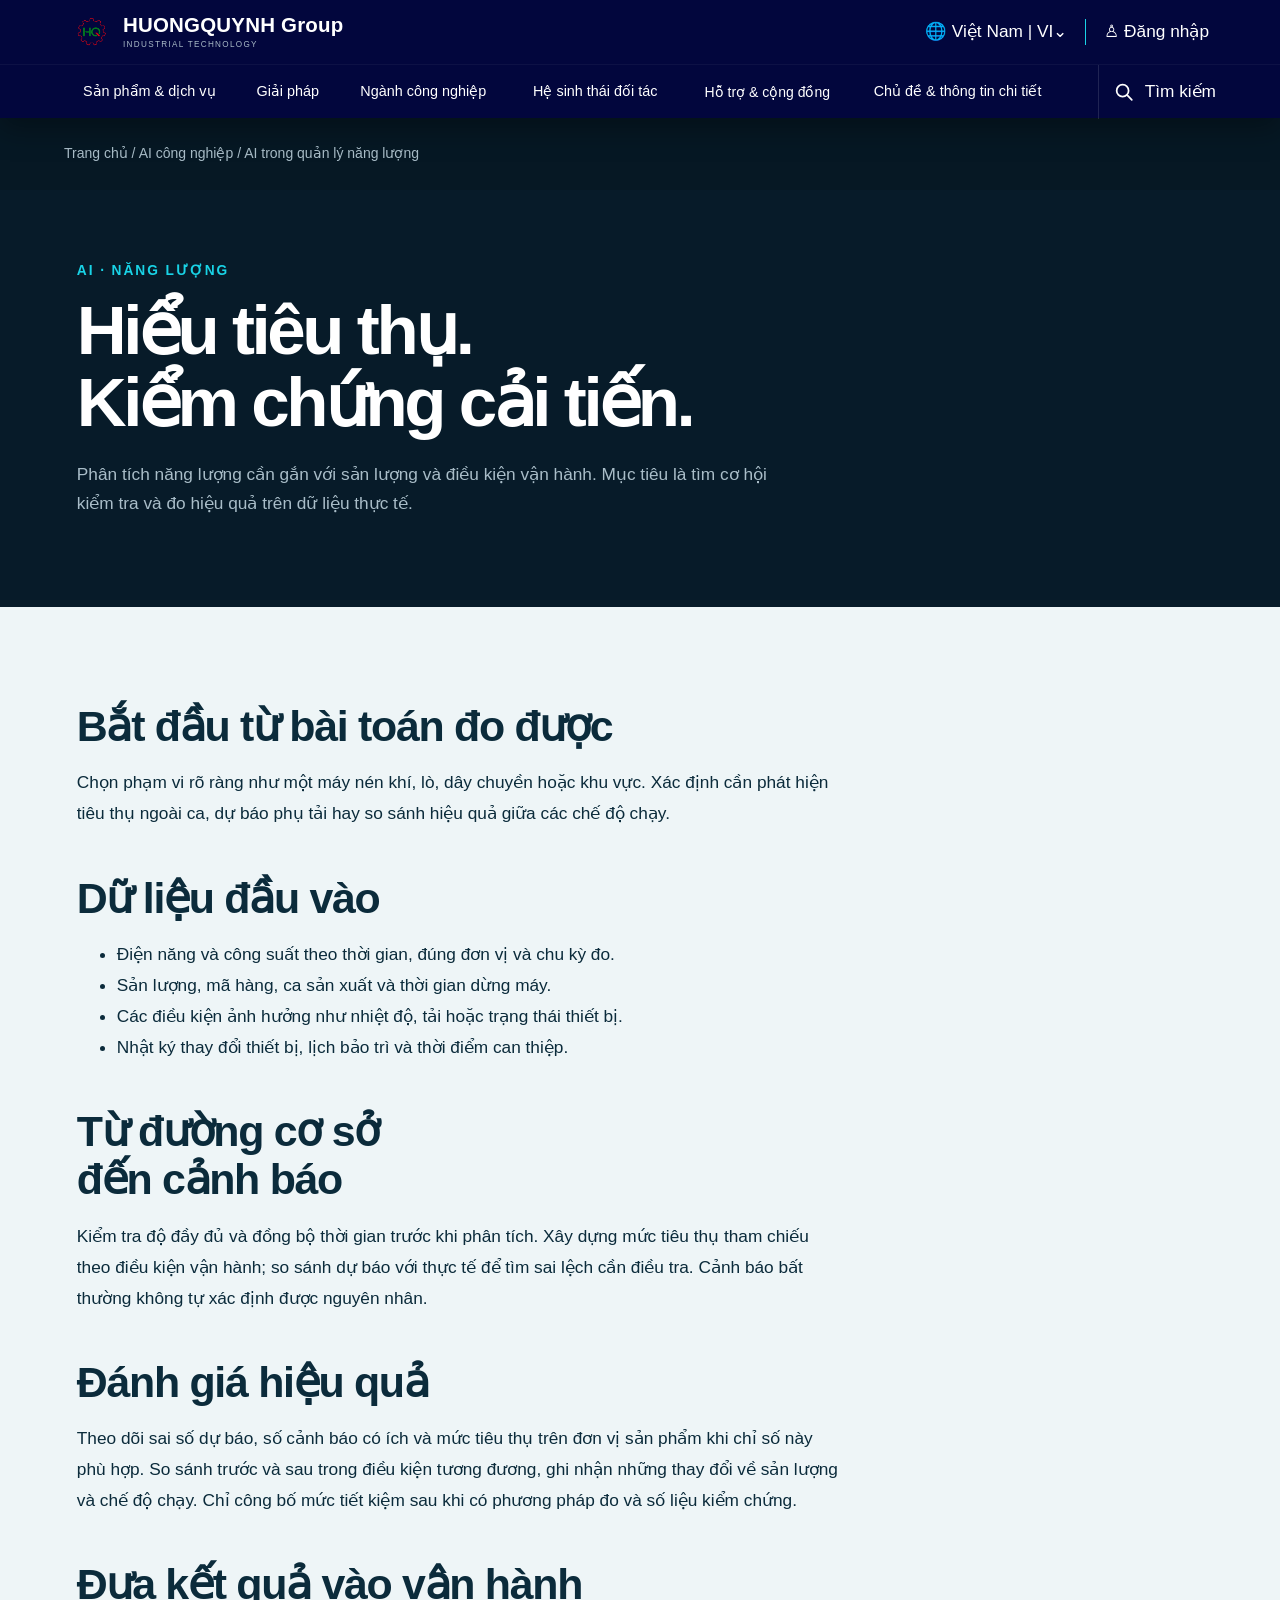
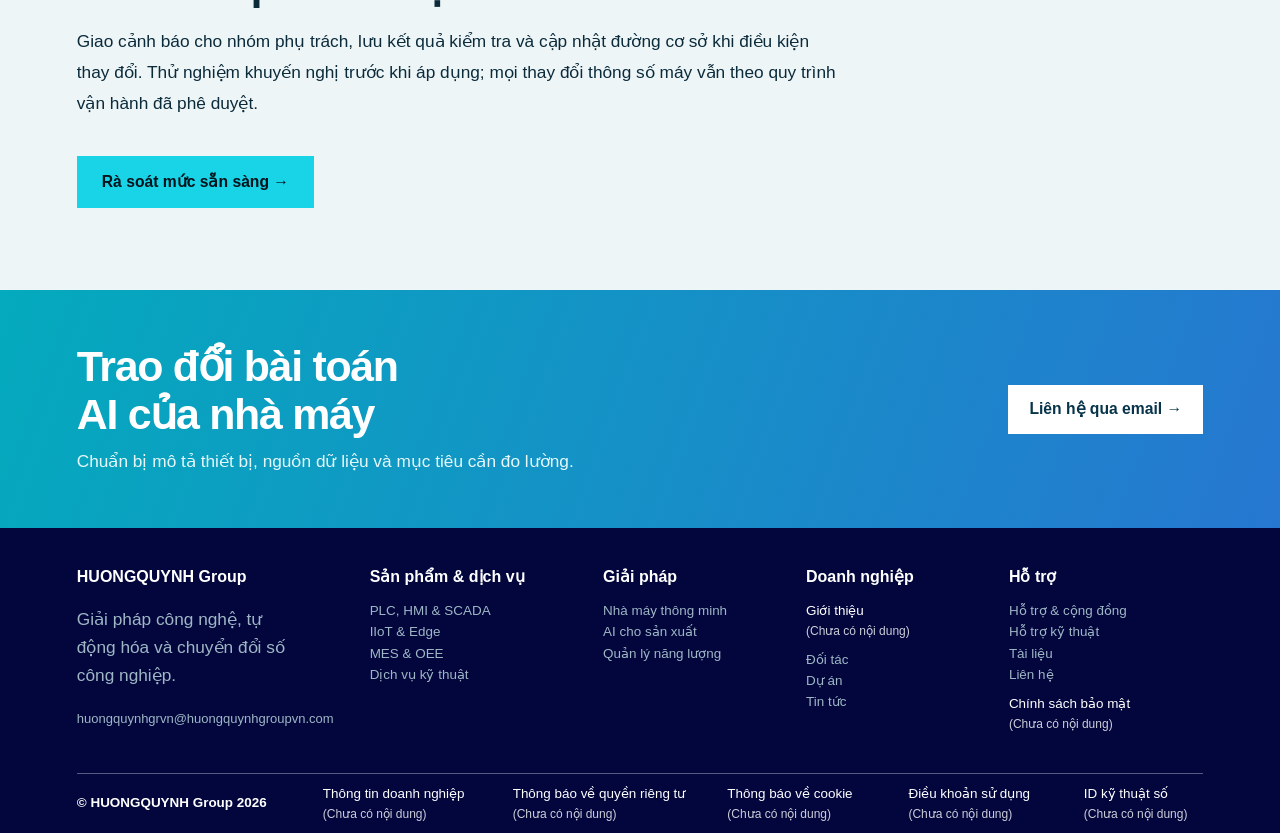
==== commit dd18e128: "Synchronize website links, search metadata and sitemap" ====
--- a/ai-nang-luong.html
+++ b/ai-nang-luong.html
@@ -8,10 +8,4 @@
 <svg class="search-svg" viewBox="0 0 24 24" aria-hidden="true"><circle cx="10.5" cy="10.5" r="6.5"></circle><path d="m15.5 15.5 5 5"></path></svg><span>Tìm kiếm</span></button></div><form class="panel" id="site-search" role="search" action="tim-kiem.html"><input type="hidden" name="scope" value="site"><input name="q" aria-label="Từ khóa tìm kiếm" type="search" placeholder="Nhập sản phẩm, giải pháp hoặc chủ đề"><button>Tìm kiếm</button></form></header><main id="main" class="ai-content">
 <div class="ai-breadcrumb"><a href="index.html">Trang chủ</a> / <a href="ai-san-xuat.html">AI công nghiệp</a> / AI trong quản lý năng lượng</div>
 <section class="section"><div class="eyebrow">AI · NĂNG LƯỢNG</div><h1>Hiểu tiêu thụ.<br>Kiểm chứng cải tiến.</h1><p class="intro">Phân tích năng lượng cần gắn với sản lượng và điều kiện vận hành. Mục tiêu là tìm cơ hội kiểm tra và đo hiệu quả trên dữ liệu thực tế.</p></section><section class="full-light ai-prose"><h2>Bắt đầu từ bài toán đo được</h2><p>Chọn phạm vi rõ ràng như một máy nén khí, lò, dây chuyền hoặc khu vực. Xác định cần phát hiện tiêu thụ ngoài ca, dự báo phụ tải hay so sánh hiệu quả giữa các chế độ chạy.</p><h2>Dữ liệu đầu vào</h2><ul><li>Điện năng và công suất theo thời gian, đúng đơn vị và chu kỳ đo.</li><li>Sản lượng, mã hàng, ca sản xuất và thời gian dừng máy.</li><li>Các điều kiện ảnh hưởng như nhiệt độ, tải hoặc trạng thái thiết bị.</li><li>Nhật ký thay đổi thiết bị, lịch bảo trì và thời điểm can thiệp.</li></ul><h2>Từ đường cơ sở đến cảnh báo</h2><p>Kiểm tra độ đầy đủ và đồng bộ thời gian trước khi phân tích. Xây dựng mức tiêu thụ tham chiếu theo điều kiện vận hành; so sánh dự báo với thực tế để tìm sai lệch cần điều tra. Cảnh báo bất thường không tự xác định được nguyên nhân.</p><h2>Đánh giá hiệu quả</h2><p>Theo dõi sai số dự báo, số cảnh báo có ích và mức tiêu thụ trên đơn vị sản phẩm khi chỉ số này phù hợp. So sánh trước và sau trong điều kiện tương đương, ghi nhận những thay đổi về sản lượng và chế độ chạy. Chỉ công bố mức tiết kiệm sau khi có phương pháp đo và số liệu kiểm chứng.</p><h2>Đưa kết quả vào vận hành</h2><p>Giao cảnh báo cho nhóm phụ trách, lưu kết quả kiểm tra và cập nhật đường cơ sở khi điều kiện thay đổi. Thử nghiệm khuyến nghị trước khi áp dụng; mọi thay đổi thông số máy vẫn theo quy trình vận hành đã phê duyệt.</p><a class="cta" href="ai-san-xuat.html#danh-gia">Rà soát mức sẵn sàng →</a></section><section class="contact" id="lien-he"><div><h2>Trao đổi bài toán AI của nhà máy</h2><p>Chuẩn bị mô tả thiết bị, nguồn dữ liệu và mục tiêu cần đo lường.</p></div><a href="mailto:huongquynhgrvn@huongquynhgroupvn.com?subject=Tu%20van%20AI%20cong%20nghiep">Liên hệ qua email →</a></section></main><footer class="footer"><div class="footergrid"><div class="footer-company"><a class="footerbrand" href="index.html"><span class="footerbrand-copy"><strong>HUONGQUYNH Group</strong></span></a><p>Giải pháp công nghệ, tự động hóa và chuyển đổi số công nghiệp.</p><a class="company-email" href="mailto:huongquynhgrvn@huongquynhgroupvn.com">huongquynhgrvn@huongquynhgroupvn.com</a>
-<div class="social-links" aria-label="Mạng xã hội">
-<a href="#" aria-label="LinkedIn" title="LinkedIn"><svg viewBox="0 0 24 24" aria-hidden="true"><rect x="3" y="3" width="18" height="18" rx="2"></rect><path d="M7 10v7M7 7.5v.01M11 17v-4a3 3 0 0 1 6 0v4M11 10v7"></path></svg></a>
-<a href="#" aria-label="YouTube" title="YouTube"><svg viewBox="0 0 24 24" aria-hidden="true"><rect x="3" y="6" width="18" height="12" rx="3"></rect><path d="m10 9 5 3-5 3z"></path></svg></a>
-<a href="#" aria-label="Instagram" title="Instagram"><svg viewBox="0 0 24 24" aria-hidden="true"><rect x="4" y="4" width="16" height="16" rx="4"></rect><circle cx="12" cy="12" r="3.5"></circle><path d="M17.5 6.5h.01"></path></svg></a>
-<a href="#" aria-label="X" title="X"><svg viewBox="0 0 24 24" aria-hidden="true"><path d="M5 4 19 20M19 4 5 20"></path></svg></a>
-<a href="#" aria-label="Facebook" title="Facebook"><svg viewBox="0 0 24 24" aria-hidden="true"><circle cx="12" cy="12" r="9"></circle><path d="M14.5 8H13a2 2 0 0 0-2 2v8M8.5 12H15"></path></svg></a>
-</div></div><div><h3>Sản phẩm & dịch vụ</h3><a href="plc-hmi-scada.html">PLC, HMI & SCADA</a><a href="iiot-edge.html">IIoT & Edge</a><a href="mes-oee.html">MES & OEE</a><a href="dich-vu-ky-thuat.html">Dịch vụ kỹ thuật</a></div><div><h3>Giải pháp</h3><a href="nha-may-thong-minh.html">Nhà máy thông minh</a><a href="ai-san-xuat.html">AI cho sản xuất</a><a href="quan-ly-nang-luong.html">Quản lý năng lượng</a></div><div><h3>Doanh nghiệp</h3><a href="gioi-thieu.html">Giới thiệu</a><a href="index.html#he-sinh-thai">Đối tác</a><a href="du-an-tieu-bieu.html">Dự án</a><a href="index.html#tin-tuc">Tin tức</a></div><div><h3>Hỗ trợ</h3><a href="mailto:huongquynhgrvn@huongquynhgroupvn.com">Hỗ trợ & cộng đồng</a><a href="ho-tro.html">Hỗ trợ kỹ thuật</a><a href="ai-san-xuat.html#chuyen-de">Tài liệu</a><a href="mailto:huongquynhgrvn@huongquynhgroupvn.com">Liên hệ</a><a href="chinh-sach-bao-mat.html">Chính sách bảo mật</a></div></div><div class="footer-legal"><span class="copyright">© HUONGQUYNH Group 2026</span><nav class="legal-links" aria-label="Thông tin pháp lý"><a href="thong-tin-doanh-nghiep.html">Thông tin doanh nghiệp</a><a href="chinh-sach-bao-mat.html">Thông báo về quyền riêng tư</a><a href="chinh-sach-cookie.html">Thông báo về cookie</a><a href="dieu-khoan-su-dung.html">Điều khoản sử dụng</a><a href="id-ky-thuat-so.html">ID kỹ thuật số</a></nav></div></footer></div><div class="modal"><form class="box"><h2>Đăng nhập</h2><label>Email doanh nghiệp</label><input type="email" required><label>Mật khẩu</label><input type="password" minlength="6" required><button type="submit">Đăng nhập</button> <button type="button" id="close">Đóng</button><p id="note"></p></form></div></body></html>
+</div><div><h3>Sản phẩm & dịch vụ</h3><a href="index.html#giai-phap">PLC, HMI & SCADA</a><a href="kien-truc-ai-cong-nghiep.html">IIoT & Edge</a><a href="index.html#giai-phap">MES & OEE</a><a href="index.html#lien-he">Dịch vụ kỹ thuật</a></div><div><h3>Giải pháp</h3><a href="index.html#giai-phap">Nhà máy thông minh</a><a href="ai-san-xuat.html">AI cho sản xuất</a><a href="ai-nang-luong.html">Quản lý năng lượng</a></div><div><h3>Doanh nghiệp</h3><span class="content-pending">Giới thiệu <small>(Chưa có nội dung)</small></span><a href="index.html#he-sinh-thai">Đối tác</a><a href="index.html#du-an">Dự án</a><a href="index.html#tin-tuc">Tin tức</a></div><div><h3>Hỗ trợ</h3><a href="mailto:huongquynhgrvn@huongquynhgroupvn.com">Hỗ trợ & cộng đồng</a><a href="mailto:huongquynhgrvn@huongquynhgroupvn.com">Hỗ trợ kỹ thuật</a><a href="ai-san-xuat.html#chuyen-de">Tài liệu</a><a href="mailto:huongquynhgrvn@huongquynhgroupvn.com">Liên hệ</a><span class="content-pending">Chính sách bảo mật <small>(Chưa có nội dung)</small></span></div></div><div class="footer-legal"><span class="copyright">© HUONGQUYNH Group 2026</span><nav class="legal-links" aria-label="Thông tin pháp lý"><span class="content-pending">Thông tin doanh nghiệp <small>(Chưa có nội dung)</small></span><span class="content-pending">Thông báo về quyền riêng tư <small>(Chưa có nội dung)</small></span><span class="content-pending">Thông báo về cookie <small>(Chưa có nội dung)</small></span><span class="content-pending">Điều khoản sử dụng <small>(Chưa có nội dung)</small></span><span class="content-pending">ID kỹ thuật số <small>(Chưa có nội dung)</small></span></nav></div></footer></div><div class="modal"><form class="box"><h2>Đăng nhập</h2><label>Email doanh nghiệp</label><input type="email" required><label>Mật khẩu</label><input type="password" minlength="6" required><button type="submit">Đăng nhập</button> <button type="button" id="close">Đóng</button><p id="note"></p></form></div></body></html>
--- a/css/site-utilities.css
+++ b/css/site-utilities.css
@@ -30,3 +30,43 @@
 .ai-content .full-light .card{color:white}
 .ai-content :focus-visible{outline:2px solid #008c9c;outline-offset:4px}
 @media(max-width:650px){.ai-content .section{padding:48px 22px}.ai-content .layer{flex-direction:column}.ai-content .access{grid-template-columns:1fr 1fr}.ai-content .access a{font-size:14px;padding:18px 14px}}
+
+/* Shared responsive navigation and content sizing. */
+.responsive-menu-toggle{display:none}
+@media(max-width:900px){
+ .top{gap:8px;padding-inline:16px}.brand{min-width:0;flex:1;grid-template-columns:40px minmax(0,1fr)}
+ .brand img{width:40px;height:40px}.brand strong{font-size:clamp(13px,3.5vw,20px)}
+ .brand small,.tools .divider,.tools button span{display:none}.tools{gap:0}.tools button{min-width:44px;min-height:44px;padding:6px}
+ .responsive-menu-toggle{display:block;min-width:70px;min-height:44px;border:1px solid #ffffff55;background:transparent;color:white;border-radius:6px;font:inherit;cursor:pointer}
+ .navrow{position:relative;justify-content:space-between;padding-inline:16px}
+ .navrow nav{display:flex;overflow:auto;gap:8px;max-width:calc(100% - 60px)}
+ .navrow.menu-ready nav{display:none}
+ .navrow.menu-open nav{display:flex;position:absolute;top:100%;left:0;right:0;max-width:none;height:auto;max-height:calc(100vh - var(--header-total-h));max-height:calc(100dvh - var(--header-total-h));flex-direction:column;gap:0;overflow:auto;background:var(--navy);padding:12px 16px;box-shadow:0 12px 20px #0005;z-index:130}
+ .navrow.menu-open nav a{height:auto;min-height:48px;flex-shrink:0;white-space:normal;padding:12px}
+ .panel{padding:12px 16px;flex-wrap:wrap}.panel input{font-size:16px;min-width:0}.panel button{min-height:44px}
+ .hero{display:grid;min-height:calc(100svh - var(--header-total-h))}
+ .hero .slide{grid-area:1/1;position:relative;inset:auto;display:flex;min-width:0;min-height:calc(100svh - var(--header-total-h));padding:64px 24px 112px}
+ .hero .slide:not(.active){visibility:hidden;pointer-events:none}
+ .hero .copy{min-width:0}.hero h1{font-size:clamp(32px,7vw,54px);overflow-wrap:anywhere}
+ .hero .arrow{top:auto;bottom:20px;width:44px;height:44px}.hero .prev{left:16px}.hero .next{right:16px}
+ .hero .dots{bottom:22px;gap:4px;padding:0;background:transparent}.hero .dot,.hero .dot.active{width:32px;height:44px;border-radius:0;background:transparent;position:relative}
+ .hero .dot::after{content:'';position:absolute;inset:18px 10px;background:#fff;border-radius:8px;animation:none;transform:none}.hero .dot.active::after{background:var(--cyan)}
+ .hero-status{bottom:70px!important;right:16px!important}.hero-pause{min-width:44px;min-height:44px}
+ .cards,.news,.steps,.project,.eco{grid-template-columns:minmax(0,1fr)}
+ .industries,.footergrid{grid-template-columns:repeat(2,minmax(0,1fr))}
+ .card,.layer,.footergrid>*{min-width:0}.company-email{word-break:break-word}
+ .modal{padding:16px;overflow:auto}.box{max-height:calc(100dvh - 32px);overflow:auto}
+ input,select,textarea{font-size:16px}
+}
+@media(max-width:480px){
+ .industries,.footergrid{grid-template-columns:minmax(0,1fr)}
+ .section,.full-light,.full-dark,.contact,.footer{padding-inline:20px}
+ .access{padding:0;grid-template-columns:1fr 1fr}.access a{overflow-wrap:anywhere;padding:16px}
+ .ai-search{align-items:stretch;flex-direction:column}.ai-search input{width:100%}
+}
+@media(hover:none){.card:hover,.article:hover,.industry:hover,.layer:hover{transform:none}}
+
+/* Unpublished content remains explicit instead of linking to missing pages. */
+.content-pending{display:block;line-height:1.6;color:inherit;overflow-wrap:anywhere}
+.content-pending small{display:block;font-size:.75rem;font-weight:400;opacity:.8}
+.footer .content-pending{margin:8px 0;font-size:.84rem}
